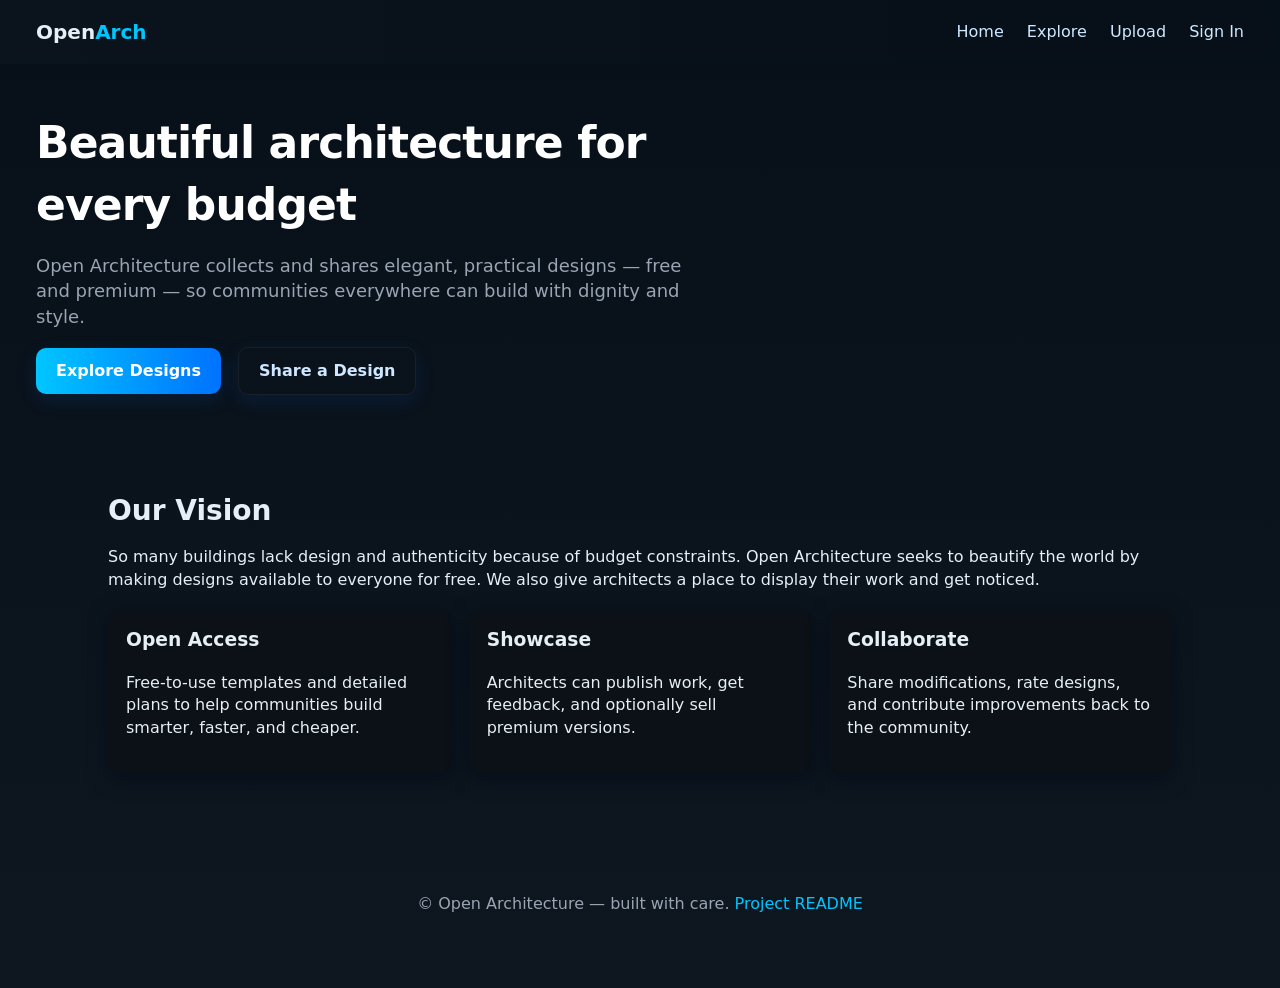
==== index.html @ 58270440 "Had chat fill out website" ====
<!doctype html>
<html lang="en">
<head>
  <meta charset="utf-8" />
  <meta name="viewport" content="width=device-width,initial-scale=1" />
  <title>Open Architecture — Beautify the World</title>
  <link rel="stylesheet" href="assets/css/styles.css">
</head>
<body>
  <header class="site-header">
    <div class="brand">Open<span>Arch</span></div>
    <nav>
      <a href="index.html">Home</a>
      <a href="search.html">Explore</a>
      <a href="upload.html">Upload</a>
      <a href="account.html" id="accountLink">Account</a>
      <a href="login.html" id="loginLink">Sign In</a>
    </nav>
  </header>

  <main class="hero">
    <div class="hero-inner">
      <h1>Beautiful architecture for every budget</h1>
      <p>Open Architecture collects and shares elegant, practical designs — free and premium — so communities everywhere can build with dignity and style.</p>
      <div class="hero-cta">
        <a class="btn" href="search.html">Explore Designs</a>
        <a class="btn secondary" href="upload.html">Share a Design</a>
      </div>
    </div>
    <div class="hero-art">
      <svg viewBox="0 0 800 600" preserveAspectRatio="xMidYMid slice">
        <defs>
          <linearGradient id="g1" x1="0" x2="1">
            <stop offset="0" stop-color="#00c6ff"/>
            <stop offset="1" stop-color="#0072ff"/>
          </linearGradient>
        </defs>
        <rect width="800" height="600" rx="24" fill="url(#g1)" opacity="0.12"></rect>
      </svg>
    </div>
  </main>

  <section class="vision">
    <div class="container">
      <h2>Our Vision</h2>
      <p>So many buildings lack design and authenticity because of budget constraints. Open Architecture seeks to beautify the world by making designs available to everyone for free. We also give architects a place to display their work and get noticed.</p>

      <div class="cards">
        <div class="card">
          <h3>Open Access</h3>
          <p>Free-to-use templates and detailed plans to help communities build smarter, faster, and cheaper.</p>
        </div>
        <div class="card">
          <h3>Showcase</h3>
          <p>Architects can publish work, get feedback, and optionally sell premium versions.</p>
        </div>
        <div class="card">
          <h3>Collaborate</h3>
          <p>Share modifications, rate designs, and contribute improvements back to the community.</p>
        </div>
      </div>
    </div>
  </section>

  <footer class="site-footer">
    <div class="container">© Open Architecture — built with care. <a href="README.md">Project README</a></div>
  </footer>

  <script src="assets/js/app.js"></script>
</body>
</html>
---- assets/css/styles.css ----
/* Styles for OpenArch - simple modern aesthetic */
:root{--bg:#0f1720;--panel:#0b1116;--accent:#00c6ff;--accent2:#0072ff;--muted:#9aa4b2;--glass: rgba(255,255,255,0.03);}*{box-sizing:border-box;font-family:Inter,system-ui,Arial,sans-serif}body{margin:0;background:linear-gradient(180deg,#071018 0%, #0e1720 100%);color:#e6eef6;line-height:1.4}a{color:var(--accent);text-decoration:none}header.site-header{display:flex;align-items:center;justify-content:space-between;padding:18px 36px;background:linear-gradient(90deg,rgba(255,255,255,0.02),transparent);backdrop-filter:blur(6px)}header .brand{font-weight:700;font-size:20px}header .brand span{color:var(--accent)}header nav a{margin-left:18px;color:#cfe8ff}main.hero{display:flex;align-items:center;justify-content:space-between;padding:48px 36px;gap:24px}main.hero .hero-inner{max-width:54%}main.hero h1{font-size:44px;margin:0 0 12px;color:#fff;letter-spacing:-0.02em}main.hero p{color:var(--muted);font-size:18px}.hero-cta .btn{display:inline-block;padding:12px 20px;border-radius:10px;background:linear-gradient(90deg,var(--accent),var(--accent2));color:#ffffff;font-weight:700;margin-right:12px;box-shadow:0 6px 20px rgba(0,110,255,0.12);border:0}.btn.secondary{background:transparent;border:1px solid rgba(255,255,255,0.06);color:#cfe8ff}.container{max-width:1100px;margin:48px auto;padding:0 18px}.vision h2{font-size:28px;margin-bottom:8px}.cards{display:flex;gap:18px;margin-top:18px}.card{background:var(--panel);padding:18px;border-radius:12px;flex:1;box-shadow:0 6px 20px rgba(2,8,23,0.6)}.card h3{margin-top:0}.site-footer{padding:24px;text-align:center;color:var(--muted)}.search-bar{display:flex;gap:8px;align-items:center;margin:18px 0}.search-bar input{flex:1;padding:12px;border-radius:10px;border:1px solid rgba(255,255,255,0.04);background:var(--glass);color:#fff}.search-bar select{padding:12px;border-radius:10px;background:transparent;border:1px solid rgba(255,255,255,0.04);color:#fff}.results-grid{display:grid;grid-template-columns:repeat(auto-fill,minmax(240px,1fr));gap:16px}a.result{display:flex;gap:12px;align-items:center;padding:12px;border-radius:12px;background:linear-gradient(180deg,rgba(255,255,255,0.02),transparent);border:1px solid rgba(255,255,255,0.02)}a.result img{width:96px;height:72px;object-fit:cover;border-radius:8px}.design-page{display:flex;gap:32px;align-items:flex-start}.design-media img{width:560px;height:380px;object-fit:cover;border-radius:12px;box-shadow:0 20px 60px rgba(2,8,23,0.7)}.design-info{flex:1}.details{list-style:none;padding:0}.auth .card,.card.form{padding:18px;border-radius:12px;background:var(--panel)}label{display:block;margin-bottom:12px}input[type=text],input[type=email],input[type=password],textarea,select{width:100%;padding:10px;border-radius:8px;border:1px solid rgba(255,255,255,0.04);background:transparent;color:#fff}.form-actions{display:flex;gap:12px;align-items:center}.avatar{width:96px;height:96px;border-radius:999px;background:linear-gradient(90deg,var(--accent),var(--accent2));display:block;margin-bottom:12px}@media (max-width:900px){main.hero{flex-direction:column}.design-media img{width:100%;height:auto}}
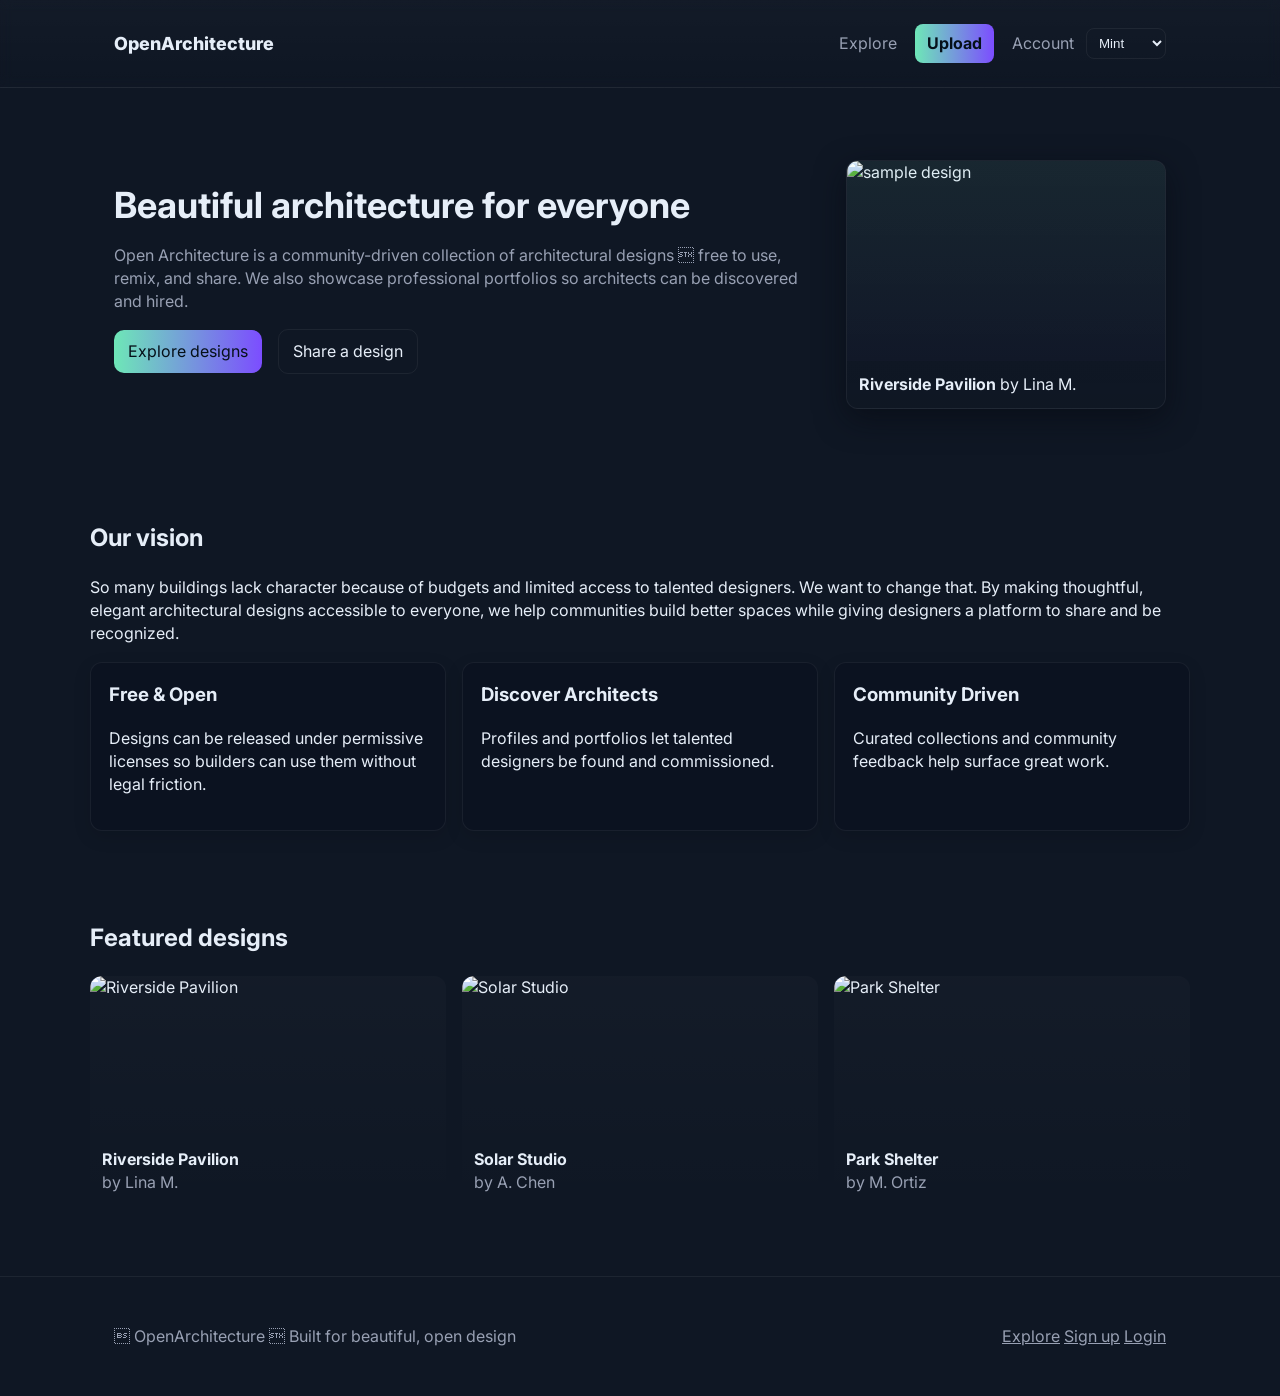
==== commit d6f09bd2: "Alt design but still mostly monochrome" ====
--- a/index.html
+++ b/index.html
@@ -3,69 +3,104 @@
 <head>
   <meta charset="utf-8" />
   <meta name="viewport" content="width=device-width,initial-scale=1" />
-  <title>Open Architecture — Beautify the World</title>
-  <link rel="stylesheet" href="assets/css/styles.css">
+  <title>Open Architecture  Beautiful designs, freely shared</title>
+  <link rel="preconnect" href="https://fonts.gstatic.com" crossorigin>
+  <link href="https://fonts.googleapis.com/css2?family=Inter:wght@300;400;600;800&display=swap" rel="stylesheet">
+  <link rel="stylesheet" href="/css/styles.css">
 </head>
 <body>
   <header class="site-header">
-    <div class="brand">Open<span>Arch</span></div>
-    <nav>
-      <a href="index.html">Home</a>
-      <a href="search.html">Explore</a>
-      <a href="upload.html">Upload</a>
-      <a href="account.html" id="accountLink">Account</a>
-      <a href="login.html" id="loginLink">Sign In</a>
-    </nav>
+    <div class="container nav">
+      <a class="brand" href="/">OpenArchitecture</a>
+      <nav>
+        <a href="/search.html">Explore</a>
+        <a href="/upload.html" class="cta">Upload</a>
+        <a href="/account.html">Account</a>
+        <select class="theme-select" id="themeSelect" aria-label="Theme selector">
+          <option value="mint">Mint</option>
+          <option value="sunset">Sunset</option>
+          <option value="ocean">Ocean</option>
+          <option value="paper">Paper</option>
+        </select>
+      </nav>
+    </div>
   </header>
 
-  <main class="hero">
-    <div class="hero-inner">
-      <h1>Beautiful architecture for every budget</h1>
-      <p>Open Architecture collects and shares elegant, practical designs — free and premium — so communities everywhere can build with dignity and style.</p>
-      <div class="hero-cta">
-        <a class="btn" href="search.html">Explore Designs</a>
-        <a class="btn secondary" href="upload.html">Share a Design</a>
+  <main>
+    <section class="hero">
+      <div class="container hero-inner">
+        <div class="hero-copy">
+          <h1>Beautiful architecture for everyone</h1>
+          <p>Open Architecture is a community-driven collection of architectural designs  free to use, remix, and share. We also showcase professional portfolios so architects can be discovered and hired.</p>
+          <p class="hero-ctas">
+            <a class="btn btn-primary" href="/search.html">Explore designs</a>
+            <a class="btn" href="/upload.html">Share a design</a>
+          </p>
+        </div>
+        <div class="hero-card">
+          <div class="card-top">
+            <img src="/images/hero-sample.jpg" alt="sample design" />
+          </div>
+          <div class="card-bottom">
+            <strong>Riverside Pavilion</strong>
+            <span>by Lina M.</span>
+          </div>
+        </div>
       </div>
-    </div>
-    <div class="hero-art">
-      <svg viewBox="0 0 800 600" preserveAspectRatio="xMidYMid slice">
-        <defs>
-          <linearGradient id="g1" x1="0" x2="1">
-            <stop offset="0" stop-color="#00c6ff"/>
-            <stop offset="1" stop-color="#0072ff"/>
-          </linearGradient>
-        </defs>
-        <rect width="800" height="600" rx="24" fill="url(#g1)" opacity="0.12"></rect>
-      </svg>
-    </div>
+    </section>
+
+    <section class="vision container">
+      <h2>Our vision</h2>
+      <p>So many buildings lack character because of budgets and limited access to talented designers. We want to change that. By making thoughtful, elegant architectural designs accessible to everyone, we help communities build better spaces while giving designers a platform to share and be recognized.</p>
+
+      <div class="grid">
+        <div class="card">
+          <h3>Free & Open</h3>
+          <p>Designs can be released under permissive licenses so builders can use them without legal friction.</p>
+        </div>
+        <div class="card">
+          <h3>Discover Architects</h3>
+          <p>Profiles and portfolios let talented designers be found and commissioned.</p>
+        </div>
+        <div class="card">
+          <h3>Community Driven</h3>
+          <p>Curated collections and community feedback help surface great work.</p>
+        </div>
+      </div>
+    </section>
+
+    <section class="featured container">
+      <h2>Featured designs</h2>
+      <div id="featured-grid" class="grid">
+        <!-- populated by JS -->
+      </div>
+    </section>
+
   </main>
 
-  <section class="vision">
+  <footer class="site-footer">
     <div class="container">
-      <h2>Our Vision</h2>
-      <p>So many buildings lack design and authenticity because of budget constraints. Open Architecture seeks to beautify the world by making designs available to everyone for free. We also give architects a place to display their work and get noticed.</p>
-
-      <div class="cards">
-        <div class="card">
-          <h3>Open Access</h3>
-          <p>Free-to-use templates and detailed plans to help communities build smarter, faster, and cheaper.</p>
-        </div>
-        <div class="card">
-          <h3>Showcase</h3>
-          <p>Architects can publish work, get feedback, and optionally sell premium versions.</p>
-        </div>
-        <div class="card">
-          <h3>Collaborate</h3>
-          <p>Share modifications, rate designs, and contribute improvements back to the community.</p>
-        </div>
-      </div>
+      <div> OpenArchitecture  Built for beautiful, open design</div>
+      <nav>
+        <a href="/search.html">Explore</a>
+        <a href="/signup.html">Sign up</a>
+        <a href="/login.html">Login</a>
+      </nav>
     </div>
-  </section>
-
-  <footer class="site-footer">
-    <div class="container">© Open Architecture — built with care. <a href="README.md">Project README</a></div>
   </footer>
 
-  <script src="assets/js/app.js"></script>
+  <script src="/js/app.js"></script>
+  <script>
+    // theme switcher: set data-theme on the root element
+    const select = document.getElementById('themeSelect')
+    const saved = localStorage.getItem('oa.theme') || 'mint'
+    document.documentElement.dataset.theme = saved
+    if(select) select.value = saved
+    select?.addEventListener('change', e=>{
+      const v = e.target.value
+      document.documentElement.dataset.theme = v
+      localStorage.setItem('oa.theme', v)
+    })
+  </script>
 </body>
-</html>+</html>
--- a/css/styles.css
+++ b/css/styles.css
@@ -0,0 +1,179 @@
+/* Themeable CSS variables — switch themes via document.documentElement.dataset.theme = 'mint' | 'sunset' | 'ocean' | 'paper' */
+:root{
+  /* semantic tokens used across the site */
+  --bg: #0f1724; /* page background */
+  --card: #0b1220; /* surface / cards */
+  --muted: #98a0b3; /* subdued text */
+  --accent: #6ee7b7; /* primary accent */
+  --accent-2: #7c4dff; /* secondary accent (gradient end) */
+  --text: #e6eef8; /* main text */
+  --glass: rgba(255,255,255,0.04);
+  --radius: 12px;
+  --max-width: 1100px;
+  --focus: rgba(110,231,183,0.18);
+  --border: rgba(255,255,255,0.06);
+  --header-bg: linear-gradient(180deg, rgba(255,255,255,0.02), transparent);
+  --card-shadow: 0 10px 30px rgba(6,10,18,0.6);
+  --hero-overlay: linear-gradient(180deg, rgba(0,0,0,0.0), rgba(0,0,0,0.18));
+}
+
+/* Mint (default) */
+:root, :root[data-theme='mint']{
+  --bg: #0f1724;
+  --card: #0b1220;
+  --muted: #98a0b3;
+  --accent: #6ee7b7;
+  --accent-2: #7c4dff;
+  --text: #e6eef8;
+  --focus: rgba(110,231,183,0.12);
+  --border: rgba(255,255,255,0.06);
+  --header-bg: linear-gradient(180deg, rgba(255,255,255,0.02), transparent);
+  --card-shadow: 0 10px 30px rgba(6,10,18,0.6);
+  --hero-overlay: linear-gradient(180deg, rgba(110,231,183,0.06), rgba(124,77,255,0.02));
+}
+
+/* Sunset: warm coral / gold */
+:root[data-theme='sunset']{
+  --bg: linear-gradient(180deg,#1a0f12,#12090a);
+  --card: #1a0f12;
+  --muted: #d6b7a8;
+  --accent: #ffb366; /* warm gold */
+  --accent-2: #ff6b6b; /* coral */
+  --text: #fff6f3;
+  --focus: rgba(255,182,102,0.12);
+  --border: rgba(255,182,102,0.08);
+  --header-bg: linear-gradient(180deg, rgba(255,182,102,0.02), transparent);
+  --card-shadow: 0 10px 30px rgba(20,8,8,0.6);
+  --hero-overlay: linear-gradient(180deg, rgba(255,182,102,0.06), rgba(255,107,107,0.03));
+}
+
+/* Ocean: deep blue / teal */
+:root[data-theme='ocean']{
+  --bg: linear-gradient(180deg,#031527,#021018);
+  --card: #072033;
+  --muted: #86b4c6;
+  --accent: #2dd4bf; /* teal */
+  --accent-2: #3b82f6; /* blue */
+  --text: #e6f6f9;
+  --focus: rgba(45,212,191,0.12);
+  --border: rgba(45,212,191,0.06);
+  --header-bg: linear-gradient(180deg, rgba(45,212,191,0.02), transparent);
+  --card-shadow: 0 10px 30px rgba(2,10,18,0.6);
+  --hero-overlay: linear-gradient(180deg, rgba(45,212,191,0.06), rgba(59,130,246,0.03));
+}
+
+/* Paper: light, muted neutrals for a daytime/print feel */
+:root[data-theme='paper']{
+  --bg: linear-gradient(180deg,#f7f5f2,#efece8);
+  --card: #ffffff;
+  --muted: #6b6b6b;
+  --accent: #ffb703; /* saffron */
+  --accent-2: #fb5607; /* rust */
+  --text: #111111;
+  --focus: rgba(251,86,7,0.06);
+  --border: rgba(17,17,17,0.06);
+  --header-bg: linear-gradient(180deg, rgba(17,17,17,0.02), transparent);
+  --card-shadow: 0 8px 20px rgba(17,17,17,0.06);
+  --hero-overlay: linear-gradient(180deg, rgba(255,183,3,0.04), rgba(251,86,7,0.02));
+}
+
+/* base layout */
+*{box-sizing:border-box}
+html,body{height:100%}
+body{
+  margin:0;
+  font-family:Inter, system-ui, -apple-system, 'Segoe UI', Roboto, 'Helvetica Neue', Arial;
+  background: var(--bg);
+  color:var(--text);
+  -webkit-font-smoothing:antialiased;
+  -moz-osx-font-smoothing:grayscale;
+  line-height:1.45;
+}
+.container{max-width:var(--max-width);margin:0 auto;padding:24px}
+
+.site-header{backdrop-filter: blur(6px);position:sticky;top:0;z-index:50;border-bottom:1px solid var(--border);background:var(--header-bg)}
+.site-header .nav{display:flex;align-items:center;justify-content:space-between}
+.brand{font-weight:800;color:var(--text);text-decoration:none;font-size:18px}
+.site-header nav{display:flex;align-items:center}
+.site-header nav a{color:var(--muted);text-decoration:none;margin-left:18px}
+.site-header nav a.cta{padding:8px 12px;border-radius:8px;background:linear-gradient(90deg,var(--accent),var(--accent-2));color:#051019;font-weight:700}
+.site-header nav a:hover{color:var(--accent)}
+
+/* Theme select styling */
+.theme-select{
+  margin-left:12px;padding:6px 8px;border-radius:8px;border:1px solid var(--border);background:transparent;color:var(--text)
+}
+
+.hero{padding:48px 0}
+.hero-inner{display:flex;gap:28px;align-items:center}
+.hero-copy{flex:1}
+.hero h1{font-size:36px;margin:0 0 12px}
+.hero p{margin:0 0 16px;color:var(--muted)}
+.hero-ctas .btn{margin-right:12px}
+
+.hero-card{width:320px;border-radius:var(--radius);overflow:hidden;background:linear-gradient(180deg,rgba(255,255,255,0.02),transparent);box-shadow:var(--card-shadow);border:1px solid var(--border);position:relative}
+.card-top img{display:block;width:100%;height:200px;object-fit:cover}
+.card-top::after{content:'';position:absolute;left:0;right:0;top:0;height:200px;background:var(--hero-overlay);pointer-events:none}
+.card-bottom{padding:12px;background:linear-gradient(180deg,transparent, rgba(0,0,0,0.02))}
+
+.vision{padding:40px 0}
+.vision h2{margin-top:0}
+.grid{display:grid;grid-template-columns:repeat(auto-fit,minmax(220px,1fr));gap:16px}
+.card{background:var(--card);padding:18px;border-radius:12px;border:1px solid var(--border);box-shadow:0 6px 18px rgba(0,0,0,0.12)}
+.card h3{margin-top:0}
+
+.featured{padding:30px 0}
+#featured-grid .design-card{padding:0;background:linear-gradient(180deg,rgba(255,255,255,0.02),transparent);overflow:hidden;border-radius:12px}
+.design-card img{width:100%;height:160px;object-fit:cover;display:block}
+.design-card .info{padding:12px}
+
+.site-footer{border-top:1px solid var(--border);padding:24px 0;margin-top:40px;color:var(--muted)}
+.site-footer .container{display:flex;justify-content:space-between;align-items:center}
+.site-footer a{color:var(--muted)}
+.site-footer a:hover{color:var(--accent)}
+
+/* Search and results */
+.search-hero{padding:40px 0}
+.search-form{display:flex;gap:8px}
+.search-form input, .search-form select{padding:12px;border-radius:10px;border:1px solid var(--border);background:var(--glass);color:var(--text);min-width:0}
+
+.btn{display:inline-block;padding:10px 14px;border-radius:10px;background:transparent;border:1px solid var(--border);color:var(--text);text-decoration:none}
+.btn-primary{background:linear-gradient(90deg,var(--accent),var(--accent-2));border:none;color:#051019}
+.btn.ghost{background:transparent;border:1px dashed var(--border)}
+.muted{color:var(--muted);text-decoration:none}
+.muted:hover{color:var(--text)}
+
+.auth-page{display:flex;min-height:100vh;align-items:center;justify-content:center}
+.auth-card{background:var(--card);padding:28px;border-radius:14px;min-width:320px;max-width:420px;border:1px solid var(--border)}
+.auth-card h1{margin-top:0}
+.auth-form label{display:block;margin-bottom:12px;color:var(--muted)}
+.auth-form input, .auth-form textarea, .auth-form select{width:100%;padding:10px;border-radius:8px;border:1px solid var(--border);background:var(--glass);color:var(--text)}
+.auth-actions{display:flex;justify-content:space-between;align-items:center;margin-top:12px}
+
+.account-page{display:flex;gap:24px;padding:40px 0}
+.account-sidebar{width:260px}
+.account-sidebar .profile{background:var(--card);padding:18px;border-radius:12px;text-align:center;border:1px solid var(--border)}
+.account-main{flex:1}
+
+.design-page{display:grid;grid-template-columns:1fr 320px;gap:24px;padding:40px 0}
+.design-media img{width:100%;border-radius:12px}
+.design-info .meta{color:var(--muted)}
+.design-sidebar .card{margin-bottom:12px}
+.gallery-grid{display:grid;grid-template-columns:repeat(3,1fr);gap:6px}
+.gallery-grid img{width:100%;height:60px;object-fit:cover;border-radius:6px}
+
+/* more prominent accents: apply subtle accent backgrounds where appropriate */
+.badge{display:inline-block;padding:6px 8px;border-radius:8px;background:linear-gradient(90deg, rgba(255,255,255,0.03), transparent);color:var(--muted);border:1px solid var(--border)}
+.accent-bg{background:linear-gradient(90deg,var(--accent),var(--accent-2));color:#051019;padding:6px 10px;border-radius:8px}
+
+/* focus outlines */
+:focus{outline:none;box-shadow:0 0 0 4px var(--focus);border-radius:8px}
+
+/* responsive tweaks */
+@media (max-width:900px){
+  .hero-inner{flex-direction:column}
+  .design-page{grid-template-columns:1fr}
+  .account-page{flex-direction:column}
+  .site-header .nav{padding:8px 24px}
+  .site-header nav a{margin-left:10px}
+}
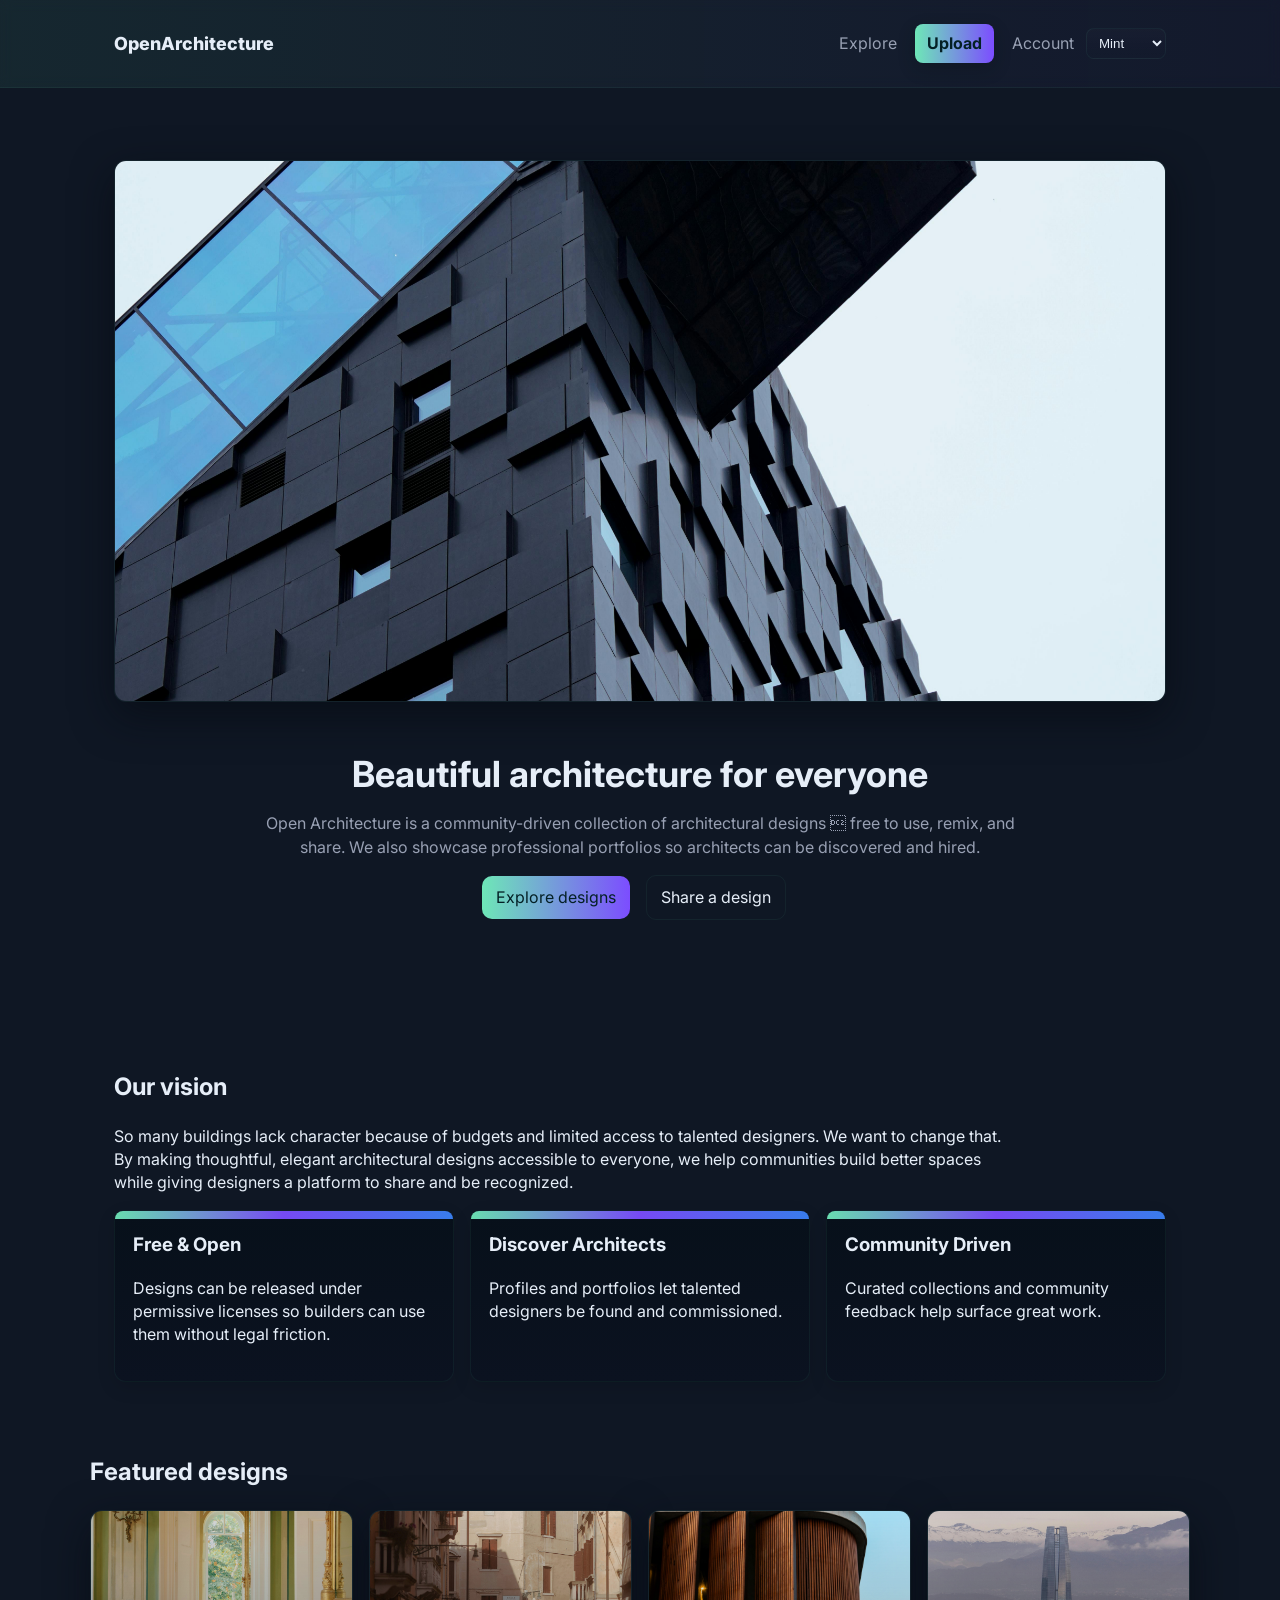
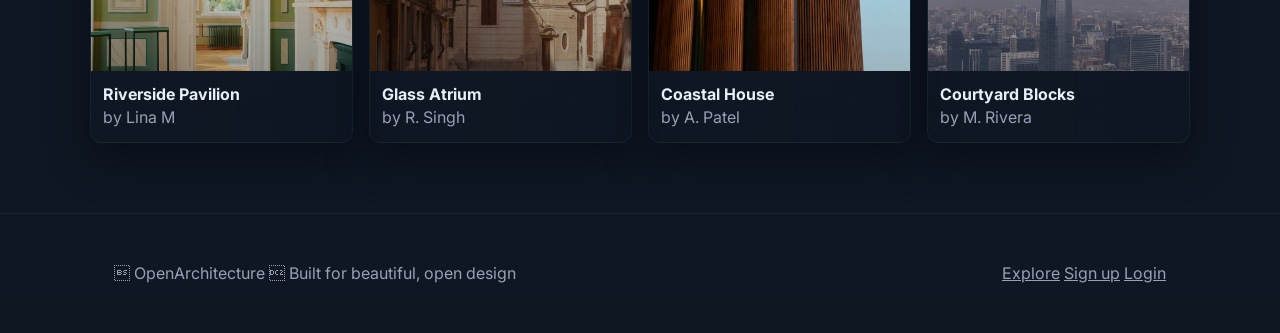
==== commit 0b731d51: "Had chat polish ui a bit, looking pretty ready" ====
--- a/index.html
+++ b/index.html
@@ -29,22 +29,26 @@
   <main>
     <section class="hero">
       <div class="container hero-inner">
+        <!-- Moved the hero image ABOVE the copy and made it full-width in the hero block -->
+        <div class="hero-card" aria-hidden="false">
+          <div class="card-top">
+            <!-- two images stacked for smooth crossfade; initial src set to a known image from nice_buildings -->
+            <img id="rotA" class="rot-img visible" src="/images/nice_buildings/pexels-abdullahoguk-32801364.jpg" alt="sample design A" />
+            <img id="rotB" class="rot-img" src="/images/nice_buildings/pexels-airamdphoto-33665964.jpg" alt="sample design B" />
+          </div>
+          <div class="card-bottom">
+            <strong id="rot-title">Riverside Pavilion</strong>
+            <span id="rot-author">by Lina M.</span>
+          </div>
+        </div>
+
         <div class="hero-copy">
           <h1>Beautiful architecture for everyone</h1>
-          <p>Open Architecture is a community-driven collection of architectural designs  free to use, remix, and share. We also showcase professional portfolios so architects can be discovered and hired.</p>
+          <p>Open Architecture is a community-driven collection of architectural designs  free to use, remix, and share. We also showcase professional portfolios so architects can be discovered and hired.</p>
           <p class="hero-ctas">
             <a class="btn btn-primary" href="/search.html">Explore designs</a>
             <a class="btn" href="/upload.html">Share a design</a>
           </p>
-        </div>
-        <div class="hero-card">
-          <div class="card-top">
-            <img src="/images/hero-sample.jpg" alt="sample design" />
-          </div>
-          <div class="card-bottom">
-            <strong>Riverside Pavilion</strong>
-            <span>by Lina M.</span>
-          </div>
         </div>
       </div>
     </section>
@@ -80,7 +84,7 @@
 
   <footer class="site-footer">
     <div class="container">
-      <div> OpenArchitecture  Built for beautiful, open design</div>
+      <div> OpenArchitecture  Built for beautiful, open design</div>
       <nav>
         <a href="/search.html">Explore</a>
         <a href="/signup.html">Sign up</a>
@@ -101,6 +105,102 @@
       document.documentElement.dataset.theme = v
       localStorage.setItem('oa.theme', v)
     })
+
+    // Image rotation for hero using local images in /images/nice_buildings
+    document.addEventListener('DOMContentLoaded', function(){
+      (function(){
+        const images = [
+          "pexels-abdullahoguk-32801364.jpg",
+          "pexels-airamdphoto-33665964.jpg",
+          "pexels-alejandro-de-roa-649065356-30286915.jpg",
+          "pexels-artur-stec-26039050-26734441.jpg",
+          "pexels-aysegul-aytoren-46790226-12236767.jpg",
+          "pexels-bailey-mahon-852645631-19659020.jpg",
+          "pexels-bastien-moiroux-565173-1322252.jpg",
+          "pexels-bouchta-lachhab-998636-2058692.jpg",
+          "pexels-chasethepine-37183701.jpg",
+          "pexels-clarence-chan-2160207969-36949779.jpg",
+          "pexels-diego-arriaza-471610492-17415913.jpg",
+          "pexels-douglas-schneiders-2148687071-31647743.jpg",
+          "pexels-efrem-efre-2786187-34010690.jpg",
+          "pexels-fakhri98-37230079.jpg",
+          "pexels-filipgrobgaard-15467991.jpg",
+          "pexels-frnz-brnhrdt-290426752-33320634.jpg",
+          "pexels-hamidoffstudio-18613224.jpg",
+          "pexels-instaszek-31940527.jpg",
+          "pexels-joachim-hoholm-371880152-36426978.jpg",
+          "pexels-kovyrina-31687640.jpg",
+          "pexels-leonardo-delsabio-2150529415-36597363.jpg",
+          "pexels-maksym-parovenko-2151629581-32317250.jpg",
+          "pexels-masoodaslami-19275818.jpg",
+          "pexels-mattia-morgut-2160442022-36726738.jpg",
+          "pexels-midlox-13199593.jpg",
+          "pexels-mira-romanescu-2160519235-36779806.jpg",
+          "pexels-nicosiegl01-16703148.jpg",
+          "pexels-nils-rotura-2157795908-35011638.jpg",
+          "pexels-norman-t-742222691-18536662.jpg",
+          "pexels-patricia-carceles-2158525019-37079034.jpg",
+          "pexels-rafael-fonseca-almazan-235375276-12204322.jpg",
+          "pexels-sukrit-lamthong-34482161-7915703.jpg",
+          "pexels-umar-khan-1302113436-36835407.jpg",
+          "pexels-v-marin-701396667-25365222.jpg",
+          "pexels-veeterzy-20671979.jpg",
+          "pexels-walter-cunha-2158705182-35551113.jpg",
+          "pexels-xperimental-33488565.jpg"
+        ]
+
+        const base = '/images/nice_buildings/'
+        let idx = Math.floor(Math.random()*images.length)
+        const a = document.getElementById('rotA')
+        const b = document.getElementById('rotB')
+        const title = document.getElementById('rot-title')
+        const author = document.getElementById('rot-author')
+        let showingA = true
+
+        function setMeta(filename){
+          // try to derive a readable title/author from filename, fallback to filename
+          const name = filename.replace(/^pexels-|\.jpg$/g,'').replace(/[-_]/g,' ')
+          const parts = name.split(/\s+by\s+/i)
+          title.textContent = parts[0].trim().slice(0,40) || 'Sample Design'
+          if(parts[1]) author.textContent = 'by ' + parts[1].trim()
+          else author.textContent = ''
+        }
+
+        function preload(src){
+          return new Promise(resolve=>{
+            const img = new Image()
+            img.onload = ()=>resolve(true)
+            img.onerror = ()=>resolve(false)
+            img.src = src
+          })
+        }
+
+        async function showNext(){
+          idx = (idx + 1) % images.length
+          const src = base + images[idx]
+          const target = showingA ? b : a
+          const current = showingA ? a : b
+          // preload next
+          await preload(src)
+          target.src = src
+          setMeta(images[idx])
+          // crossfade
+          target.classList.add('visible')
+          current.classList.remove('visible')
+          showingA = !showingA
+        }
+
+        // initialize
+        // ensure initial images are in the rotation
+        a.src = base + images[idx]
+        setMeta(images[idx])
+        a.classList.add('visible')
+
+        // rotate every 6s
+        setInterval(showNext, 6000)
+      })()
+    })
+  </script>
   </script>
 </body>
 </html>
--- a/css/styles.css
+++ b/css/styles.css
@@ -1,80 +1,119 @@
 /* Themeable CSS variables — switch themes via document.documentElement.dataset.theme = 'mint' | 'sunset' | 'ocean' | 'paper' */
-:root{
-  /* semantic tokens used across the site */
-  --bg: #0f1724; /* page background */
-  --card: #0b1220; /* surface / cards */
-  --muted: #98a0b3; /* subdued text */
-  --accent: #6ee7b7; /* primary accent */
-  --accent-2: #7c4dff; /* secondary accent (gradient end) */
-  --text: #e6eef8; /* main text */
+ :root{
+  /* Default theme: Sunset (warm coral / gold / deep magenta) */
+  --bg: linear-gradient(180deg,#2a0f12,#12090a);
+  --card: linear-gradient(180deg,#2a0f12,#190909);
+  --surface-2: #241012;
+  --muted: #e4c9bd;
+
+  --accent-1: #ffb366; /* saffron/gold */
+  --accent-2: #ff6b6b; /* coral */
+  --accent-3: #9b4d9b; /* deep magenta */
+  --accent-1-foreground: #2b0a06;
+  --accent-2-foreground: #2b0a06;
+  --accent-3-foreground: #ffffff;
+
+  --text: #fff6f3;
   --glass: rgba(255,255,255,0.04);
   --radius: 12px;
   --max-width: 1100px;
-  --focus: rgba(110,231,183,0.18);
-  --border: rgba(255,255,255,0.06);
-  --header-bg: linear-gradient(180deg, rgba(255,255,255,0.02), transparent);
-  --card-shadow: 0 10px 30px rgba(6,10,18,0.6);
-  --hero-overlay: linear-gradient(180deg, rgba(0,0,0,0.0), rgba(0,0,0,0.18));
-}
-
-/* Mint (default) */
-:root, :root[data-theme='mint']{
+  --focus: rgba(255,182,102,0.16);
+  --border: rgba(255,182,102,0.08);
+  --header-bg: linear-gradient(90deg, rgba(255,182,102,0.12), rgba(255,107,107,0.05));
+  --card-shadow: 0 14px 40px rgba(20,8,8,0.66);
+  --hero-overlay: linear-gradient(180deg, rgba(255,182,102,0.18), rgba(255,107,107,0.08));
+  --section-bg: linear-gradient(180deg, rgba(255,182,102,0.03), rgba(155,77,155,0.02));
+}
+
+/* Mint theme (available via data-theme='mint') */
+:root[data-theme='mint']{
   --bg: #0f1724;
-  --card: #0b1220;
+  --card: linear-gradient(180deg,#07101a,#0b1220);
+  --surface-2: #081725;
   --muted: #98a0b3;
-  --accent: #6ee7b7;
-  --accent-2: #7c4dff;
+
+  --accent-1: #6ee7b7; /* mint */
+  --accent-2: #7c4dff; /* purple */
+  --accent-3: #3b82f6; /* blue */
+  --accent-1-foreground: #042025;
+  --accent-2-foreground: #ffffff;
+  --accent-3-foreground: #ffffff;
+
   --text: #e6eef8;
   --focus: rgba(110,231,183,0.12);
-  --border: rgba(255,255,255,0.06);
-  --header-bg: linear-gradient(180deg, rgba(255,255,255,0.02), transparent);
-  --card-shadow: 0 10px 30px rgba(6,10,18,0.6);
-  --hero-overlay: linear-gradient(180deg, rgba(110,231,183,0.06), rgba(124,77,255,0.02));
-}
-
-/* Sunset: warm coral / gold */
+  --border: rgba(110,231,183,0.06);
+  --header-bg: linear-gradient(90deg, rgba(110,231,183,0.08), rgba(124,77,255,0.04));
+  --card-shadow: 0 14px 40px rgba(6,10,18,0.66);
+  --hero-overlay: linear-gradient(180deg, rgba(110,231,183,0.18), rgba(124,77,255,0.08));
+  --section-bg: linear-gradient(180deg, rgba(110,231,183,0.03), rgba(59,130,246,0.02));
+}
+
+/* Sunset (explicit) — kept for parity with data-theme switch */
 :root[data-theme='sunset']{
-  --bg: linear-gradient(180deg,#1a0f12,#12090a);
-  --card: #1a0f12;
-  --muted: #d6b7a8;
-  --accent: #ffb366; /* warm gold */
+  --bg: linear-gradient(180deg,#2a0f12,#12090a);
+  --card: linear-gradient(180deg,#2a0f12,#190909);
+  --surface-2: #241012;
+  --muted: #e4c9bd;
+
+  --accent-1: #ffb366; /* saffron/gold */
   --accent-2: #ff6b6b; /* coral */
+  --accent-3: #9b4d9b; /* deep magenta */
+  --accent-1-foreground: #2b0a06;
+  --accent-2-foreground: #2b0a06;
+  --accent-3-foreground: #ffffff;
+
   --text: #fff6f3;
-  --focus: rgba(255,182,102,0.12);
+  --focus: rgba(255,182,102,0.16);
   --border: rgba(255,182,102,0.08);
-  --header-bg: linear-gradient(180deg, rgba(255,182,102,0.02), transparent);
-  --card-shadow: 0 10px 30px rgba(20,8,8,0.6);
-  --hero-overlay: linear-gradient(180deg, rgba(255,182,102,0.06), rgba(255,107,107,0.03));
-}
-
-/* Ocean: deep blue / teal */
+  --header-bg: linear-gradient(90deg, rgba(255,182,102,0.12), rgba(255,107,107,0.05));
+  --card-shadow: 0 14px 40px rgba(20,8,8,0.66);
+  --hero-overlay: linear-gradient(180deg, rgba(255,182,102,0.18), rgba(255,107,107,0.08));
+  --section-bg: linear-gradient(180deg, rgba(255,182,102,0.03), rgba(155,77,155,0.02));
+}
+/* Ocean: teal + blue + sea green */
 :root[data-theme='ocean']{
-  --bg: linear-gradient(180deg,#031527,#021018);
-  --card: #072033;
-  --muted: #86b4c6;
-  --accent: #2dd4bf; /* teal */
+  --bg: linear-gradient(180deg,#021725,#011018);
+  --card: linear-gradient(180deg,#082432,#061a2a);
+  --surface-2: #072a37;
+  --muted: #9bcbd6;
+
+  --accent-1: #2dd4bf; /* teal */
   --accent-2: #3b82f6; /* blue */
+  --accent-3: #06b6d4; /* sea-cyan */
+  --accent-1-foreground: #021724;
+  --accent-2-foreground: #ffffff;
+  --accent-3-foreground: #021724;
+
   --text: #e6f6f9;
-  --focus: rgba(45,212,191,0.12);
+  --focus: rgba(45,212,191,0.14);
   --border: rgba(45,212,191,0.06);
-  --header-bg: linear-gradient(180deg, rgba(45,212,191,0.02), transparent);
-  --card-shadow: 0 10px 30px rgba(2,10,18,0.6);
-  --hero-overlay: linear-gradient(180deg, rgba(45,212,191,0.06), rgba(59,130,246,0.03));
-}
-
-/* Paper: light, muted neutrals for a daytime/print feel */
+  --header-bg: linear-gradient(90deg, rgba(45,212,191,0.12), rgba(59,130,246,0.05));
+  --card-shadow: 0 16px 48px rgba(2,10,18,0.7);
+  --hero-overlay: linear-gradient(180deg, rgba(45,212,191,0.18), rgba(59,130,246,0.08));
+  --section-bg: linear-gradient(180deg, rgba(45,212,191,0.03), rgba(14,165,233,0.02));
+}
+
+/* Paper: saffron + rust + teal for contrast */
 :root[data-theme='paper']{
   --bg: linear-gradient(180deg,#f7f5f2,#efece8);
-  --card: #ffffff;
+  --card: linear-gradient(180deg,#ffffff,#fffaf6);
+  --surface-2: #fff6ee;
   --muted: #6b6b6b;
-  --accent: #ffb703; /* saffron */
+
+  --accent-1: #ffb703; /* saffron */
   --accent-2: #fb5607; /* rust */
+  --accent-3: #06b6d4; /* teal */
+  --accent-1-foreground: #2b1800;
+  --accent-2-foreground: #fffaf6;
+  --accent-3-foreground: #2b1800;
+
   --text: #111111;
-  --focus: rgba(251,86,7,0.06);
+  --focus: rgba(251,86,7,0.08);
   --border: rgba(17,17,17,0.06);
-  --header-bg: linear-gradient(180deg, rgba(17,17,17,0.02), transparent);
-  --card-shadow: 0 8px 20px rgba(17,17,17,0.06);
-  --hero-overlay: linear-gradient(180deg, rgba(255,183,3,0.04), rgba(251,86,7,0.02));
+  --header-bg: linear-gradient(90deg, rgba(255,183,3,0.12), rgba(251,86,7,0.04));
+  --card-shadow: 0 8px 24px rgba(17,17,17,0.06);
+  --hero-overlay: linear-gradient(180deg, rgba(255,183,3,0.08), rgba(251,86,7,0.04));
+  --section-bg: linear-gradient(180deg, rgba(255,183,3,0.03), rgba(6,182,212,0.02));
 }
 
 /* base layout */
@@ -88,86 +127,112 @@
   -webkit-font-smoothing:antialiased;
   -moz-osx-font-smoothing:grayscale;
   line-height:1.45;
+  transition: background-color 320ms ease, color 320ms ease;
 }
 .container{max-width:var(--max-width);margin:0 auto;padding:24px}
 
-.site-header{backdrop-filter: blur(6px);position:sticky;top:0;z-index:50;border-bottom:1px solid var(--border);background:var(--header-bg)}
+/* Header — use accent-1 + accent-2 for a bolder chroma wash */
+.site-header{backdrop-filter: blur(6px);position:sticky;top:0;z-index:50;border-bottom:1px solid var(--border);background:var(--header-bg);transition:background 280ms ease}
 .site-header .nav{display:flex;align-items:center;justify-content:space-between}
 .brand{font-weight:800;color:var(--text);text-decoration:none;font-size:18px}
 .site-header nav{display:flex;align-items:center}
 .site-header nav a{color:var(--muted);text-decoration:none;margin-left:18px}
-.site-header nav a.cta{padding:8px 12px;border-radius:8px;background:linear-gradient(90deg,var(--accent),var(--accent-2));color:#051019;font-weight:700}
-.site-header nav a:hover{color:var(--accent)}
+.site-header nav a.cta{padding:8px 12px;border-radius:8px;background:linear-gradient(90deg,var(--accent-1),var(--accent-2));color:var(--accent-1-foreground);font-weight:700;box-shadow:0 6px 18px rgba(0,0,0,0.18)}
+.site-header nav a:hover{color:var(--accent-2)}
 
 /* Theme select styling */
-.theme-select{
-  margin-left:12px;padding:6px 8px;border-radius:8px;border:1px solid var(--border);background:transparent;color:var(--text)
-}
+.theme-select{margin-left:12px;padding:6px 8px;border-radius:8px;border:1px solid var(--border);background:linear-gradient(180deg, rgba(255,255,255,0.02), transparent);color:var(--text)}
 
 .hero{padding:48px 0}
-.hero-inner{display:flex;gap:28px;align-items:center}
-.hero-copy{flex:1}
-.hero h1{font-size:36px;margin:0 0 12px}
-.hero p{margin:0 0 16px;color:var(--muted)}
+.hero-inner{display:flex;gap:28px;align-items:center;flex-direction:column}
+.hero-copy{max-width:760px;margin:18px auto}
+.hero h1{font-size:36px;margin:0 0 12px;text-align:center}
+.hero p{margin:0 0 16px;color:var(--muted);text-align:center}
 .hero-ctas .btn{margin-right:12px}
 
-.hero-card{width:320px;border-radius:var(--radius);overflow:hidden;background:linear-gradient(180deg,rgba(255,255,255,0.02),transparent);box-shadow:var(--card-shadow);border:1px solid var(--border);position:relative}
-.card-top img{display:block;width:100%;height:200px;object-fit:cover}
-.card-top::after{content:'';position:absolute;left:0;right:0;top:0;height:200px;background:var(--hero-overlay);pointer-events:none}
-.card-bottom{padding:12px;background:linear-gradient(180deg,transparent, rgba(0,0,0,0.02))}
-
-.vision{padding:40px 0}
-.vision h2{margin-top:0}
+/* Hero image rotator styles */
+.rot-img{position:absolute;left:0;top:0;width:100%;height:100%;object-fit:cover;opacity:0;transition:opacity 900ms ease}
+.rot-img.visible{opacity:1}
+.hero-card{width:100%;max-width:1200px;border-radius:var(--radius);overflow:hidden;background:linear-gradient(180deg, rgba(0,0,0,0.06), rgba(0,0,0,0.02));box-shadow:var(--card-shadow);border:1px solid var(--border);position:relative;margin:0 auto}
+.card-top{position:relative;height:540px;overflow:hidden}
+.card-bottom{display:none;padding:12px;background:linear-gradient(180deg,transparent, rgba(0,0,0,0.02));justify-content:space-between;align-items:center}
+.vision p{max-width:900px;}
 .grid{display:grid;grid-template-columns:repeat(auto-fit,minmax(220px,1fr));gap:16px}
-.card{background:var(--card);padding:18px;border-radius:12px;border:1px solid var(--border);box-shadow:0 6px 18px rgba(0,0,0,0.12)}
+
+/* Cards: use surface gradients, accent bars, and more color on hover */
+.card{background:var(--card);padding:18px;border-radius:12px;border:1px solid var(--border);box-shadow:0 6px 18px rgba(0,0,0,0.12);transition:transform 200ms ease, box-shadow 200ms ease, background 240ms ease}
 .card h3{margin-top:0}
+.card:hover{transform:translateY(-6px);box-shadow:0 24px 60px rgba(0,0,0,0.26)}
+
+/* Add an accent bar to cards that uses the theme triad */
+.card::before{content:'';display:block;height:8px;border-top-left-radius:10px;border-top-right-radius:10px;margin:-18px -18px 12px;background:linear-gradient(90deg,var(--accent-1),var(--accent-2),var(--accent-3));opacity:0.95}
 
 .featured{padding:30px 0}
-#featured-grid .design-card{padding:0;background:linear-gradient(180deg,rgba(255,255,255,0.02),transparent);overflow:hidden;border-radius:12px}
+#featured-grid .design-card{padding:0;overflow:hidden;border-radius:12px;background:linear-gradient(180deg, rgba(255,255,255,0.02), transparent);border:1px solid var(--border);box-shadow:var(--card-shadow)}
 .design-card img{width:100%;height:160px;object-fit:cover;display:block}
-.design-card .info{padding:12px}
-
-.site-footer{border-top:1px solid var(--border);padding:24px 0;margin-top:40px;color:var(--muted)}
+.design-card .info{padding:12px;background:linear-gradient(90deg, rgba(0,0,0,0.0), rgba(0,0,0,0.04));}
+.design-card .info .title{font-weight:700}
+
+/* Featured overlay: use accent-2 and accent-3 to tint previews */
+.design-card .preview{position:relative}
+.design-card .preview::after{content:'';position:absolute;left:0;right:0;bottom:0;top:0;background:linear-gradient(180deg, rgba(0,0,0,0), rgba(0,0,0,0.22)), linear-gradient(90deg, rgba(0,0,0,0.0), rgba(0,0,0,0.0));mix-blend-mode:multiply;pointer-events:none}
+.design-card .preview .accent-strip{position:absolute;left:0;right:0;height:6px;bottom:0;background:linear-gradient(90deg,var(--accent-2),var(--accent-3));}
+
+.site-footer{border-top:1px solid var(--border);padding:24px 0;margin-top:40px;color:var(--muted);background:linear-gradient(180deg, transparent, rgba(0,0,0,0.02))}
 .site-footer .container{display:flex;justify-content:space-between;align-items:center}
 .site-footer a{color:var(--muted)}
-.site-footer a:hover{color:var(--accent)}
+.site-footer a:hover{color:var(--accent-2)}
 
 /* Search and results */
 .search-hero{padding:40px 0}
 .search-form{display:flex;gap:8px}
-.search-form input, .search-form select{padding:12px;border-radius:10px;border:1px solid var(--border);background:var(--glass);color:var(--text);min-width:0}
-
-.btn{display:inline-block;padding:10px 14px;border-radius:10px;background:transparent;border:1px solid var(--border);color:var(--text);text-decoration:none}
-.btn-primary{background:linear-gradient(90deg,var(--accent),var(--accent-2));border:none;color:#051019}
+.search-form input, .search-form select{padding:12px;border-radius:10px;border:1px solid var(--border);background:linear-gradient(180deg, rgba(255,255,255,0.02), transparent);color:var(--text);min-width:0;box-shadow:inset 0 1px 0 rgba(255,255,255,0.02)}
+
+.btn{display:inline-block;padding:10px 14px;border-radius:10px;background:transparent;border:1px solid var(--border);color:var(--text);text-decoration:none;transition:all 200ms ease}
+.btn-primary{background:linear-gradient(90deg,var(--accent-1),var(--accent-2));border:none;color:var(--accent-1-foreground)}
+.btn.alt{background:linear-gradient(90deg,var(--accent-2),var(--accent-3));color:var(--accent-2-foreground)}
 .btn.ghost{background:transparent;border:1px dashed var(--border)}
+.btn:hover{transform:translateY(-2px)}
 .muted{color:var(--muted);text-decoration:none}
 .muted:hover{color:var(--text)}
 
+/* Auth & form surfaces get accent edges */
+/* Auth & form surfaces get accent edges */
 .auth-page{display:flex;min-height:100vh;align-items:center;justify-content:center}
-.auth-card{background:var(--card);padding:28px;border-radius:14px;min-width:320px;max-width:420px;border:1px solid var(--border)}
+.auth-card{background:var(--card);padding:28px;border-radius:14px;min-width:320px;max-width:420px;border:1px solid var(--border);box-shadow:var(--card-shadow)}
 .auth-card h1{margin-top:0}
 .auth-form label{display:block;margin-bottom:12px;color:var(--muted)}
-.auth-form input, .auth-form textarea, .auth-form select{width:100%;padding:10px;border-radius:8px;border:1px solid var(--border);background:var(--glass);color:var(--text)}
+.auth-form input, .auth-form textarea, .auth-form select{width:100%;padding:10px;border-radius:8px;border:1px solid var(--border);background:linear-gradient(180deg, rgba(255,255,255,0.02), transparent);color:var(--text)}
 .auth-actions{display:flex;justify-content:space-between;align-items:center;margin-top:12px}
 
-.account-page{display:flex;gap:24px;padding:40px 0}
-.account-sidebar{width:260px}
-.account-sidebar .profile{background:var(--card);padding:18px;border-radius:12px;text-align:center;border:1px solid var(--border)}
-.account-main{flex:1}
-
-.design-page{display:grid;grid-template-columns:1fr 320px;gap:24px;padding:40px 0}
-.design-media img{width:100%;border-radius:12px}
-.design-info .meta{color:var(--muted)}
-.design-sidebar .card{margin-bottom:12px}
-.gallery-grid{display:grid;grid-template-columns:repeat(3,1fr);gap:6px}
-.gallery-grid img{width:100%;height:60px;object-fit:cover;border-radius:6px}
-
-/* more prominent accents: apply subtle accent backgrounds where appropriate */
-.badge{display:inline-block;padding:6px 8px;border-radius:8px;background:linear-gradient(90deg, rgba(255,255,255,0.03), transparent);color:var(--muted);border:1px solid var(--border)}
-.accent-bg{background:linear-gradient(90deg,var(--accent),var(--accent-2));color:#051019;padding:6px 10px;border-radius:8px}
+/* Upload page styles */
+.upload-page{padding:40px 0}
+.upload-form{background:var(--card);padding:20px;border-radius:12px;border:1px solid var(--border);box-shadow:var(--card-shadow);max-width:860px;margin:18px auto;display:grid;gap:14px}
+.upload-form h1{margin:0 0 6px}
+.upload-form label{display:flex;flex-direction:column;color:var(--text);font-weight:600;font-size:14px}
+.upload-form input[type="text"], .upload-form input[name="tags"], .upload-form textarea, .upload-form select{width:100%;padding:10px;border-radius:8px;border:1px solid var(--border);background:linear-gradient(180deg, rgba(255,255,255,0.02), transparent);color:var(--text)}
+.upload-form textarea{min-height:120px;resize:vertical}
+.upload-form input[type="file"]{padding:8px 6px;border-radius:8px;border:1px dashed var(--border);background:linear-gradient(180deg, rgba(255,255,255,0.01), transparent);color:var(--text);cursor:pointer}
+.upload-form .file-list{display:flex;gap:8px;flex-wrap:wrap;margin-top:6px}
+.upload-form .file-item{background:linear-gradient(90deg, rgba(255,255,255,0.02), transparent);border:1px solid var(--border);padding:8px 10px;border-radius:8px;font-size:13px;color:var(--muted)}
+.upload-actions{display:flex;gap:12px;align-items:center;justify-content:flex-start;margin-top:8px}
+.upload-actions .muted{margin-left:6px}
+
+/* small tweaks for mobile */
+@media (max-width:600px){
+  .upload-form{padding:16px;margin:12px}
+  .upload-form label{font-size:13px}
+}
+/* badges, tags — use each accent for variety */
+.badge{display:inline-block;padding:6px 8px;border-radius:8px;background:linear-gradient(90deg,var(--accent-2),var(--accent-3));color:var(--accent-2-foreground);border:1px solid rgba(0,0,0,0.06)}
+.accent-bg{background:linear-gradient(90deg,var(--accent-1),var(--accent-2));color:var(--accent-1-foreground);padding:6px 10px;border-radius:8px}
+.tag{display:inline-block;padding:4px 8px;border-radius:999px;background:linear-gradient(90deg,var(--accent-3),var(--accent-1));color:var(--accent-3-foreground);border:1px solid var(--border);font-size:13px}
 
 /* focus outlines */
 :focus{outline:none;box-shadow:0 0 0 4px var(--focus);border-radius:8px}
+
+/* transitions for a smoother switch */
+*{transition:background-color 220ms ease,color 220ms ease,border-color 220ms ease,box-shadow 220ms ease,transform 180ms ease}
 
 /* responsive tweaks */
 @media (max-width:900px){
@@ -176,4 +241,5 @@
   .account-page{flex-direction:column}
   .site-header .nav{padding:8px 24px}
   .site-header nav a{margin-left:10px}
-}
+  .account-sidebar{width:100%}
+}
